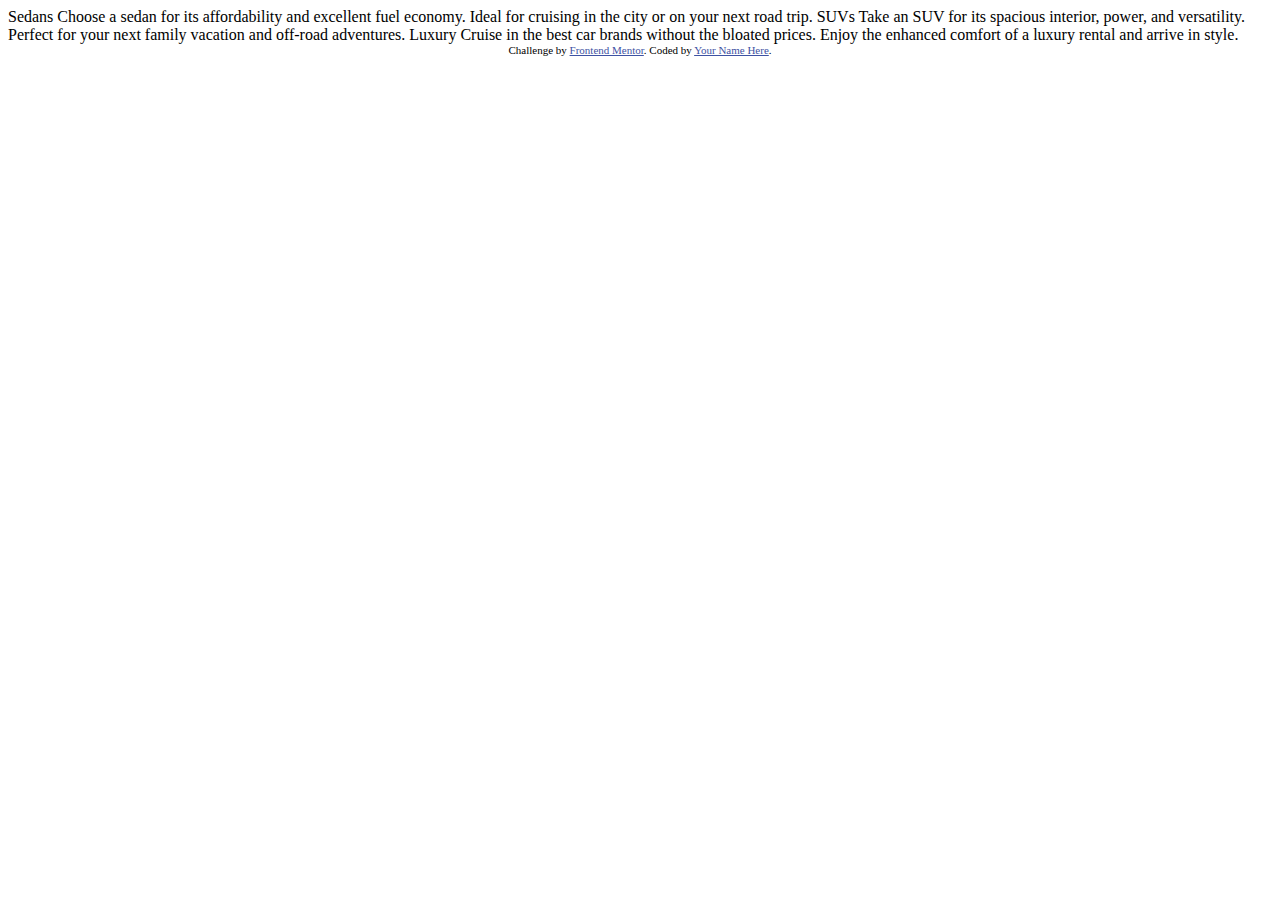
==== 3-column-preview-card-component-main/index.html @ 89cdd029 "New Challenge" ====
<!DOCTYPE html>
<html lang="en">
<head>
  <meta charset="UTF-8">
  <meta name="viewport" content="width=device-width, initial-scale=1.0"> <!-- displays site properly based on user's device -->

  <link rel="icon" type="image/png" sizes="32x32" href="./images/favicon-32x32.png">
  
  <title>Frontend Mentor | 3-column preview card component</title>

  <!-- Feel free to remove these styles or customise in your own stylesheet 👍 -->
  <style>
    .attribution { font-size: 11px; text-align: center; }
    .attribution a { color: hsl(228, 45%, 44%); }
  </style>
</head>
<body>
  
  Sedans
  Choose a sedan for its affordability and excellent fuel economy. Ideal for cruising in the city 
  or on your next road trip.

  SUVs
  Take an SUV for its spacious interior, power, and versatility. Perfect for your next family vacation 
  and off-road adventures.

  Luxury
  Cruise in the best car brands without the bloated prices. Enjoy the enhanced comfort of a luxury 
  rental and arrive in style.
  
  <div class="attribution">
    Challenge by <a href="https://www.frontendmentor.io?ref=challenge" target="_blank">Frontend Mentor</a>. 
    Coded by <a href="#">Your Name Here</a>.
  </div>
</body>
</html>
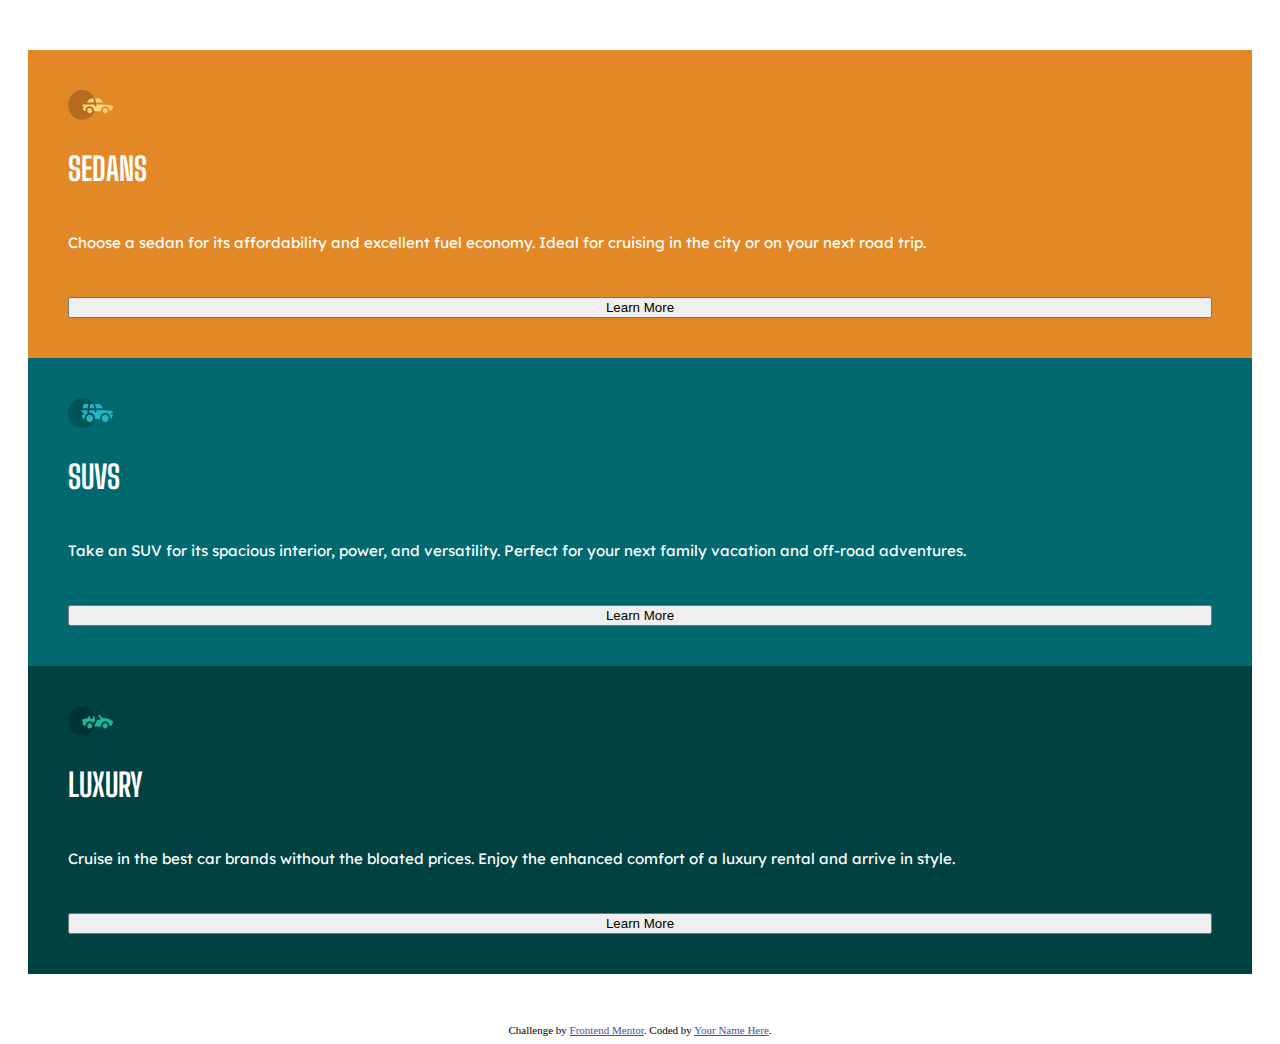
==== commit 7f3a0333: "Forgot Index.html" ====
--- a/3-column-preview-card-component-main/index.html
+++ b/3-column-preview-card-component-main/index.html
@@ -5,7 +5,17 @@
   <meta name="viewport" content="width=device-width, initial-scale=1.0"> <!-- displays site properly based on user's device -->
 
   <link rel="icon" type="image/png" sizes="32x32" href="./images/favicon-32x32.png">
-  
+  <link rel="stylesheet" href="Styles.css">
+
+  <!-- Fonts -->
+  <link rel="preconnect" href="https://fonts.googleapis.com">
+<link rel="preconnect" href="https://fonts.gstatic.com" crossorigin>
+<link href="https://fonts.googleapis.com/css2?family=Big+Shoulders+Display:wght@700&family=Lexend+Deca&display=swap" rel="stylesheet">
+<link rel="preconnect" href="https://fonts.googleapis.com">
+<link rel="preconnect" href="https://fonts.gstatic.com" crossorigin>
+<link href="https://fonts.googleapis.com/css2?family=Big+Shoulders+Display:wght@700&family=Lexend+Deca&display=swap" rel="stylesheet"> 
+
+
   <title>Frontend Mentor | 3-column preview card component</title>
 
   <!-- Feel free to remove these styles or customise in your own stylesheet 👍 -->
@@ -15,19 +25,35 @@
   </style>
 </head>
 <body>
-  
-  Sedans
-  Choose a sedan for its affordability and excellent fuel economy. Ideal for cruising in the city 
+  <div class="Panels">
+    <div class="Panel" id = "Sedan">
+      <img src= "images/icon-sedans.svg">
+  <h2>SEDANS</h2>
+  <p>
+    Choose a sedan for its affordability and excellent fuel economy. Ideal for cruising in the city 
   or on your next road trip.
-
-  SUVs
+ </p>
+ <button>Learn More</button>
+    </div>  
+    <div class="Panel" id = "Suv"> 
+      <img src="images/icon-suvs.svg">
+  <h2>SUVS</h2>
+  <p>
   Take an SUV for its spacious interior, power, and versatility. Perfect for your next family vacation 
   and off-road adventures.
-
-  Luxury
+  </p>
+  <button>Learn More</button>
+  </div>
+  <div class="Panel" id = "Luxury">
+    <img src="images/icon-luxury.svg">
+  <h2>LUXURY</h2>
+  <p>
   Cruise in the best car brands without the bloated prices. Enjoy the enhanced comfort of a luxury 
   rental and arrive in style.
-  
+  </p>
+  <button>Learn More</button>
+  </div>
+</div>
   <div class="attribution">
     Challenge by <a href="https://www.frontendmentor.io?ref=challenge" target="_blank">Frontend Mentor</a>. 
     Coded by <a href="#">Your Name Here</a>.
--- a/3-column-preview-card-component-main/Styles.css
+++ b/3-column-preview-card-component-main/Styles.css
@@ -0,0 +1,52 @@
+h2 {
+    font-family: 'Big Shoulders Display';
+    font-weight: 700;
+    font-size: 32px;
+    margin: 0px;
+    color: white;
+
+}
+
+p {
+    font-family: 'Lexend Deca', sans-serif;
+    font-weight: 400;
+    font-size: 15px;
+    color: white;
+}
+
+
+.Panels {
+    display: flex;
+    flex-direction: column;
+    margin-top: 50px;
+    margin-bottom: 50px;
+}
+
+.Panel {
+    display: flex;
+    flex-direction: column;
+    margin: 0px 20px 0px;
+    padding: 40px;
+    gap: 30px;
+}
+
+.Panel > img {
+    width: 45px;
+    height: 30px;
+}
+
+
+
+/* Specific Panels */
+
+#Sedan {
+    background-color: hsl(31, 77%, 52%);
+}
+
+#Suv {
+    background-color: hsl(184, 100%, 22%);
+}
+
+#Luxury {
+    background-color: hsl(179, 100%, 13%);
+}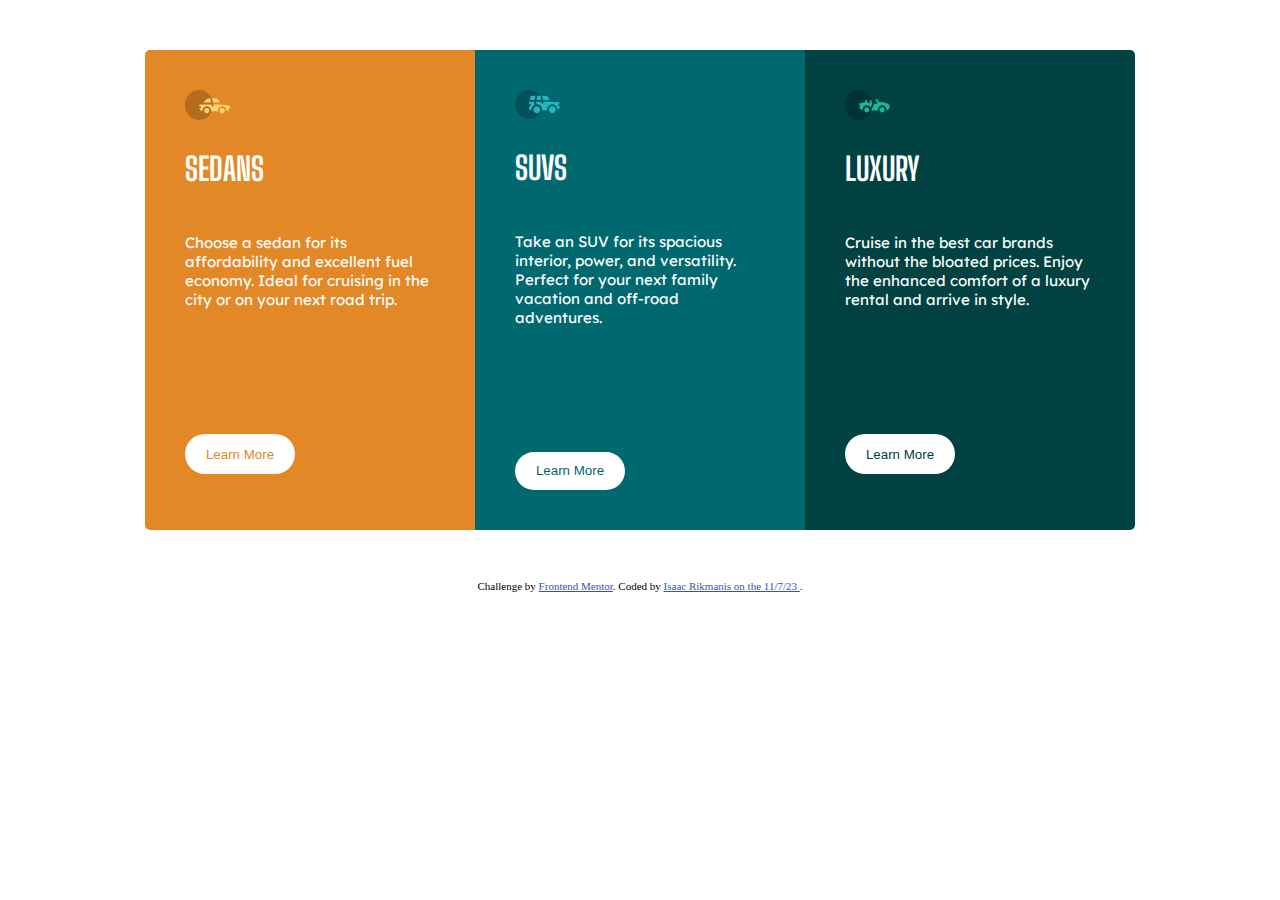
==== commit eff8af38: "Finished Project" ====
--- a/3-column-preview-card-component-main/index.html
+++ b/3-column-preview-card-component-main/index.html
@@ -56,7 +56,7 @@
 </div>
   <div class="attribution">
     Challenge by <a href="https://www.frontendmentor.io?ref=challenge" target="_blank">Frontend Mentor</a>. 
-    Coded by <a href="#">Your Name Here</a>.
+    Coded by <a href="#">Isaac Rikmanis on the 11/7/23 </a>.
   </div>
 </body>
 </html>--- a/3-column-preview-card-component-main/Styles.css
+++ b/3-column-preview-card-component-main/Styles.css
@@ -6,7 +6,6 @@
     color: white;
 
 }
-
 p {
     font-family: 'Lexend Deca', sans-serif;
     font-weight: 400;
@@ -41,6 +40,8 @@
 
 #Sedan {
     background-color: hsl(31, 77%, 52%);
+    border-top-left-radius: 25px;
+    border-top-right-radius: 25px;
 }
 
 #Suv {
@@ -49,4 +50,67 @@
 
 #Luxury {
     background-color: hsl(179, 100%, 13%);
+    border-bottom-left-radius: 25px;
+    border-bottom-right-radius: 25px;
+}
+
+button{
+    background-color: white;
+    border: none;
+    border-radius: 25px;
+    width: 110px;
+    height: 2.5rem;
+}
+
+#Sedan > button {
+    color: hsl(31, 77%, 52%);
+}
+#Suv > button {
+    color: hsl(184, 100%, 22%);
+}
+#Luxury > button {
+    color: hsl(179, 100%, 13%);
+}
+
+@media only screen and (min-width: 600px) {
+    .Panels {
+        flex-direction: row;
+        justify-content: center;
+    }
+    .Panel {
+        margin: 0px;
+        height: 400px;
+        width: 250px;
+    }
+
+    .Panel > button {
+        margin-top: 80px;
+    }
+
+    #Sedan {
+        border-top-right-radius: 0px;
+        border-bottom-left-radius: 5px;
+        border-top-left-radius: 5px;
+    }
+    #Luxury{
+        border-bottom-left-radius: 0px;
+        border-bottom-right-radius: 5px;
+        border-top-right-radius: 5px;
+    }
+    #Sedan > button:hover{
+        background-color:hsl(31, 77%, 52%);
+        color: white;
+        border: solid white;
+    }
+    #Suv > button:hover{
+        background-color:hsl(184, 100%, 22%);
+        color: white;
+        border: solid white;
+    }
+    #Luxury > button:hover{
+        background-color:hsl(179, 100%, 13%);
+        color: white;
+        border: solid white;
+    }
+    
 }